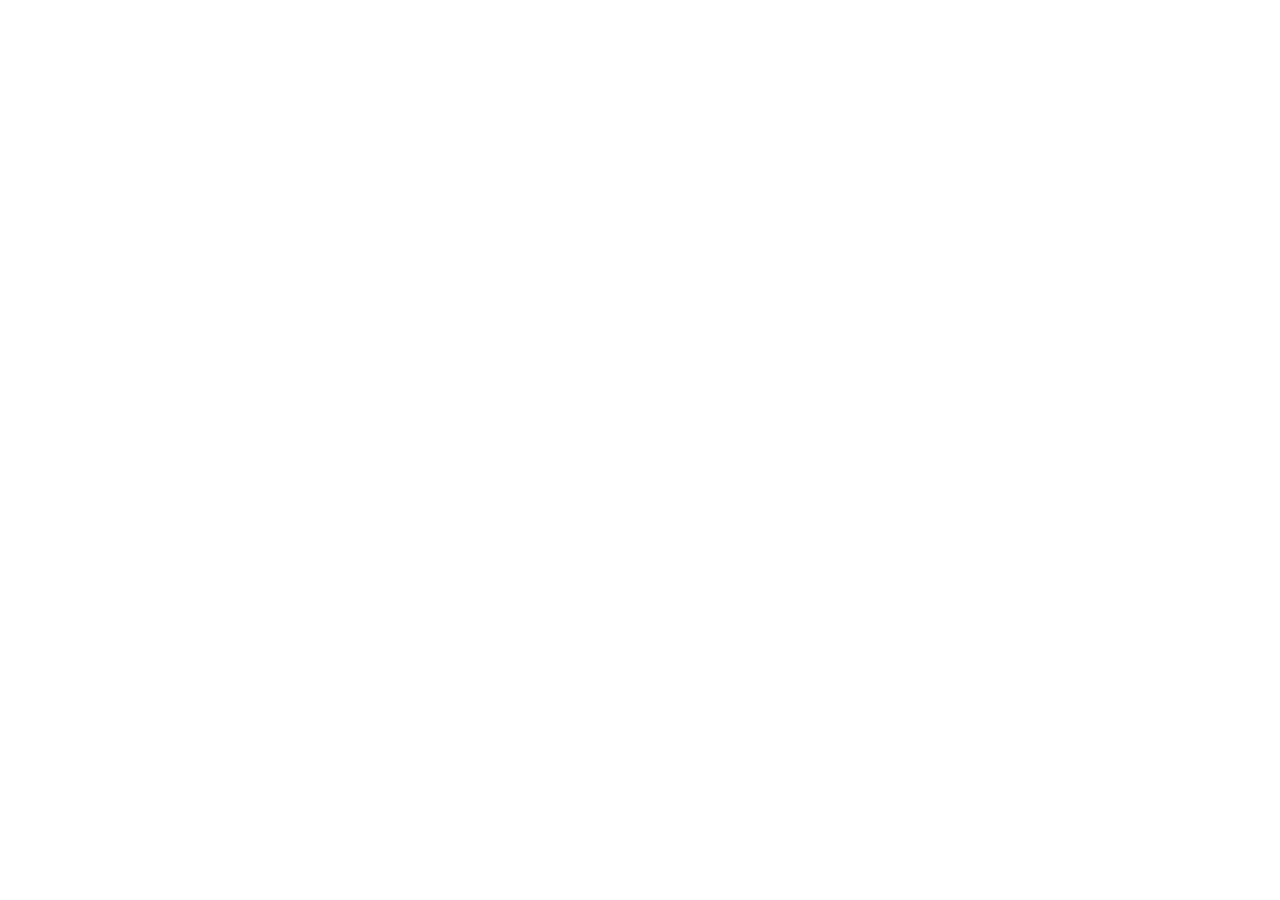
==== index.html @ 9917c962 "Initial commit" ====
<!doctype html>
<head>
  <title>Experiment</title>
  <meta charset="utf-8"/>
  <meta http-equiv="X-UA-Compatible" content="IE=edge,chrome=1"/>
  <meta name="apple-mobile-web-app-capable" content="yes" />
  <meta name="apple-mobile-web-app-status-bar-style" content="black" />
  <meta name="viewport" content = "width = device-width, height = device-height, user-scalable = no" />
  <!-- <link rel="apple-touch-icon" href="images/icon.png"/> -->

  <!-- <script src="//ajax.googleapis.com/ajax/libs/jquery/1.8.2/jquery.min.js"></script> -->
  <script type="text/javascript" src="scripts/main.js"></script>
  <link rel="stylesheet" href="styles/main.css" type="text/css" media="screen"/>
</head>
<body>
  <canvas id='canvas'>LOL. Your browser doesn't support canvas element.</canvas>
</body>
</html>
---- styles/main.css ----
*{
  margin: 0;
  padding: 0;
}
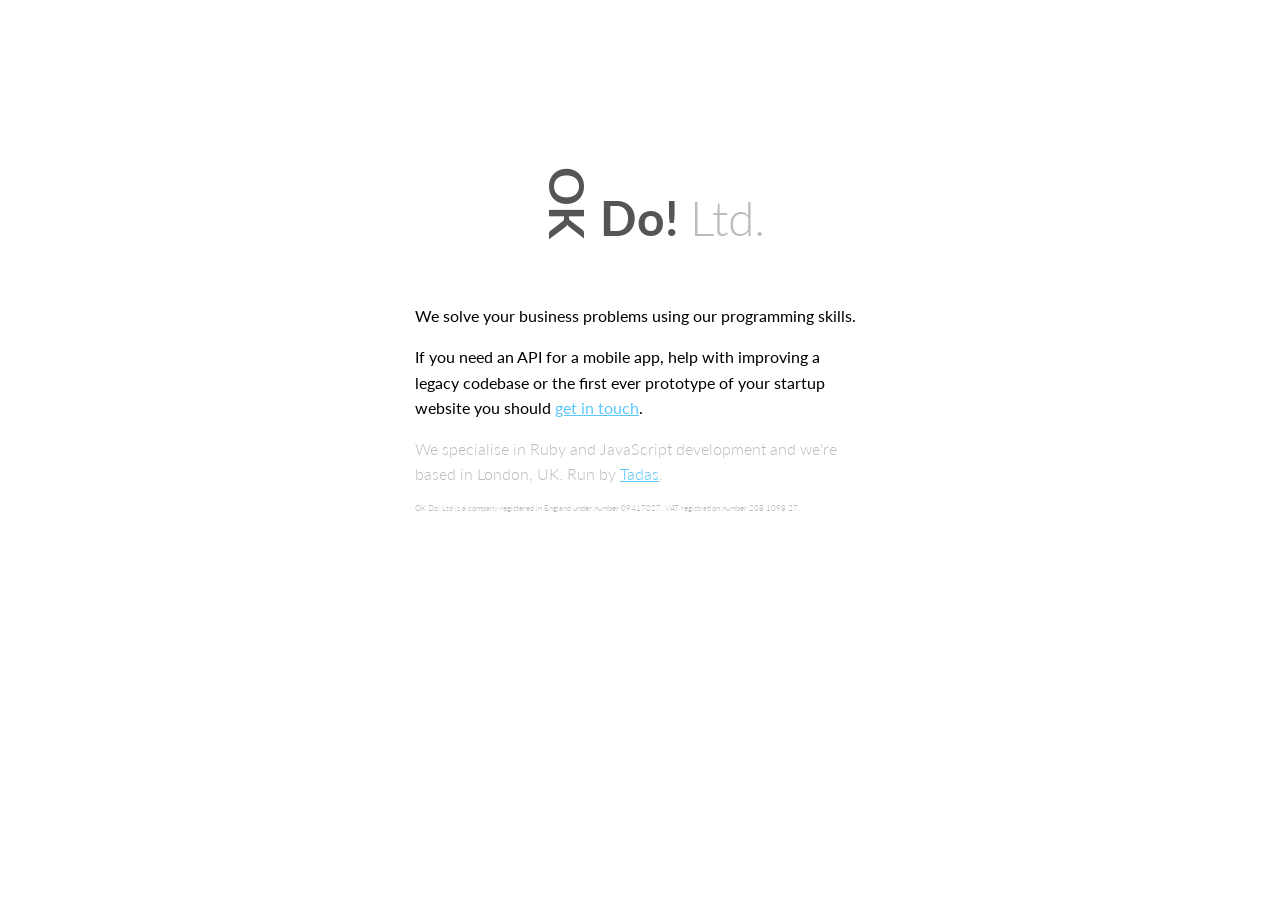
==== commit 02e955a0: "OK Do! init" ====
--- a/index.html
+++ b/index.html
@@ -1,18 +1,34 @@
 <!doctype html>
 <head>
-  <title>Experiment</title>
+  <title>OK Do Ltd! - Ruby development in London, UK</title>
   <meta charset="utf-8"/>
   <meta http-equiv="X-UA-Compatible" content="IE=edge,chrome=1"/>
   <meta name="apple-mobile-web-app-capable" content="yes" />
   <meta name="apple-mobile-web-app-status-bar-style" content="black" />
   <meta name="viewport" content = "width = device-width, height = device-height, user-scalable = no" />
-  <!-- <link rel="apple-touch-icon" href="images/icon.png"/> -->
-
-  <!-- <script src="//ajax.googleapis.com/ajax/libs/jquery/1.8.2/jquery.min.js"></script> -->
-  <script type="text/javascript" src="scripts/main.js"></script>
+  <link href='http://fonts.googleapis.com/css?family=Lato&subset=latin,latin-ext' rel='stylesheet' type='text/css'>
   <link rel="stylesheet" href="styles/main.css" type="text/css" media="screen"/>
 </head>
 <body>
-  <canvas id='canvas'>LOL. Your browser doesn't support canvas element.</canvas>
+  <h1>
+    <span class="ok">OK</span> Do! <span class="dim">Ltd.</span>
+  </h1>
+  <p>We solve your business problems using our programming skills.</p>
+
+  <p>
+    If you need an API for a mobile app, help with improving
+    a legacy codebase or the first ever prototype of your startup website
+    you should
+    <a href="mailto:tadastamo@gmail.com">get in touch</a>.
+  </p>
+
+  <p class="dim">
+    We specialise in Ruby and JavaScript development and we're based in London, UK. Run by
+    <a href="http://codeme.lt?utm_source=okdoltd">Tadas</a>.
+  </p>
+
+  <p class="tiny dim">
+    OK Do! Ltd is a company registered in England under number 09417027. VAT registration number 208 1098 27.
+  </p>
 </body>
-</html>+</html>
--- a/styles/main.css
+++ b/styles/main.css
@@ -1,4 +1,43 @@
 *{
   margin: 0;
   padding: 0;
-}+  font-family: Lato, sans-serif;
+  line-height: 1.57;
+}
+h1 {
+  margin-top: 10%;
+  margin-top: 20vh;
+  color: #555;
+  text-align: center;
+  font-size: 3em;
+  margin-bottom: 1em;
+}
+p {
+  max-width: 450px;
+  padding-left: 1.75em;
+  padding-right: 1.75em;
+  margin: auto;
+  margin-bottom: 1em;
+}
+
+.dim {
+  color: #BBB;
+  font-weight: 300;
+}
+
+.tiny {
+  font-size: 0.5em;
+}
+
+h1 .ok {
+  display: inline-block;
+  transform: rotate(0.25turn) translateY(-15px) translateX(-15px);
+  transition: transform .2s ease-in-out;
+}
+h1:hover .ok {
+  transform: rotate(0) translateY(0) translateX(0);
+}
+
+a {
+  color: #5AC8FB;
+}
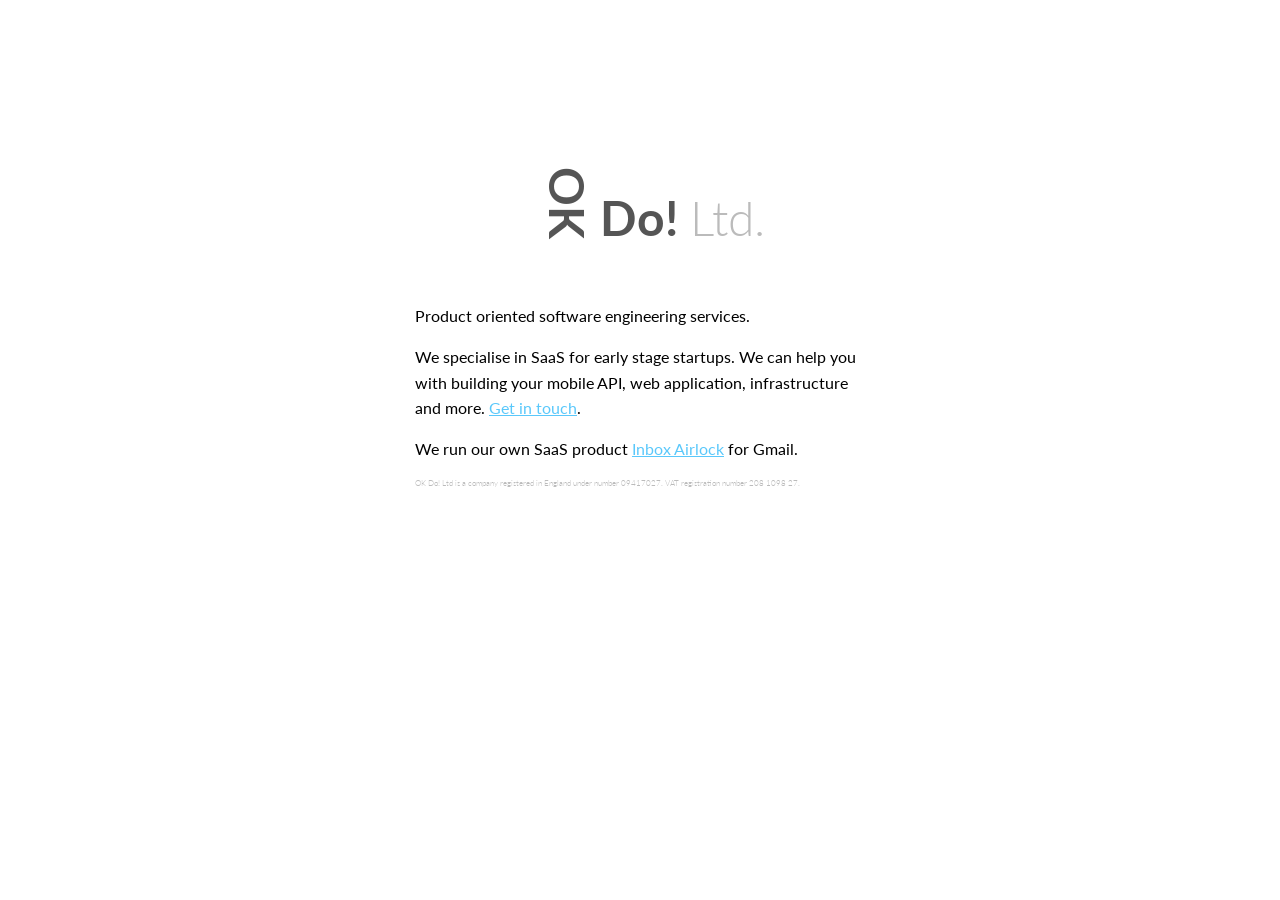
==== commit 4d0d216b: "Updates for 2023" ====
--- a/index.html
+++ b/index.html
@@ -1,6 +1,6 @@
 <!doctype html>
 <head>
-  <title>OK Do Ltd! - Ruby development in London, UK</title>
+  <title>OK Do Ltd! - Web development in London, UK</title>
   <meta charset="utf-8"/>
   <meta http-equiv="X-UA-Compatible" content="IE=edge,chrome=1"/>
   <meta name="apple-mobile-web-app-capable" content="yes" />
@@ -13,18 +13,15 @@
   <h1>
     <span class="ok">OK</span> Do! <span class="dim">Ltd.</span>
   </h1>
-  <p>We solve your business problems using our programming skills.</p>
+  <p>Product oriented software engineering services.</p>
 
   <p>
-    If you need an API for a mobile app, help with improving
-    a legacy codebase or the first ever prototype of your startup website
-    you should
-    <a href="mailto:tadastamo@gmail.com">get in touch</a>.
+    We specialise in SaaS for early stage startups. We can help you with building your mobile API, web application, infrastructure and more.
+    <a href="mailto:okdoltd@gmail.com">Get in touch</a>.
   </p>
 
-  <p class="dim">
-    We specialise in Ruby and JavaScript development and we're based in London, UK. Run by
-    <a href="http://codeme.lt?utm_source=okdoltd">Tadas</a>.
+  <p>
+    We run our own SaaS product <a href="www.inboxairlock.com">Inbox Airlock</a> for Gmail.
   </p>
 
   <p class="tiny dim">
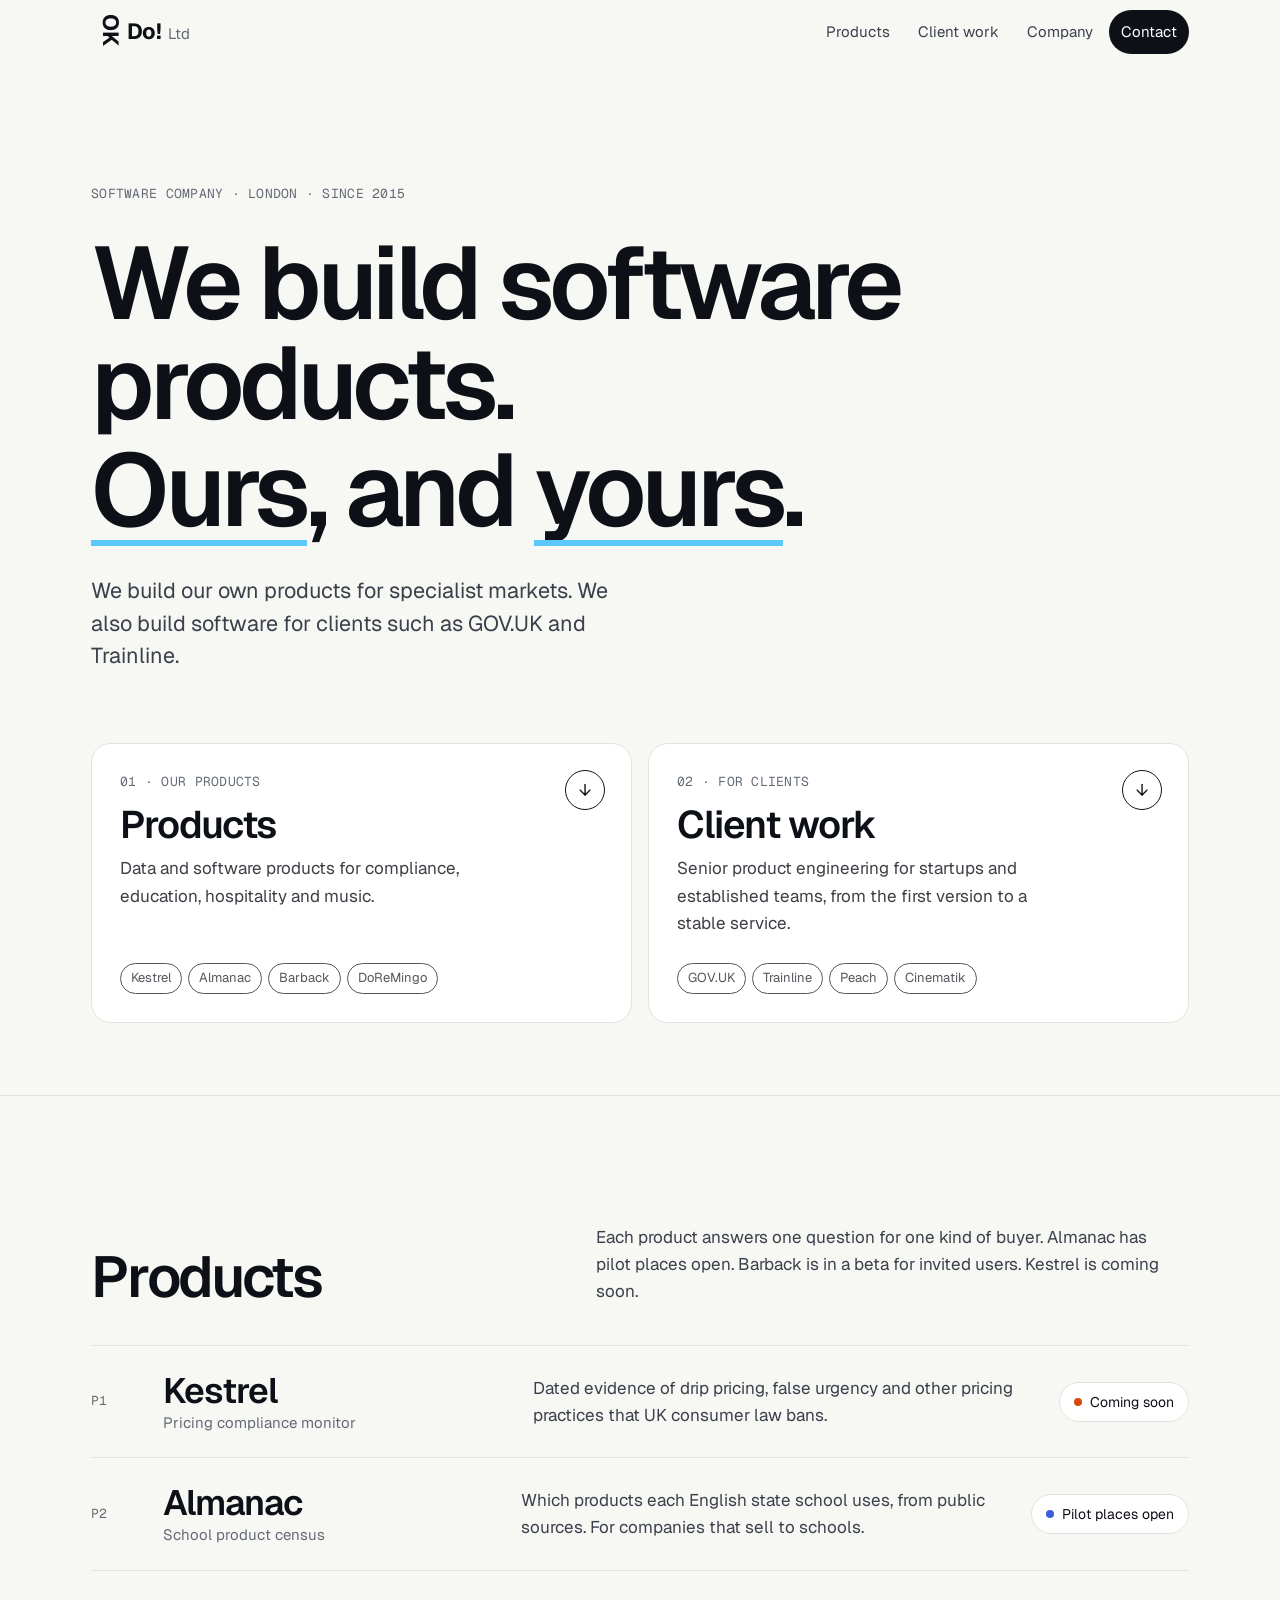
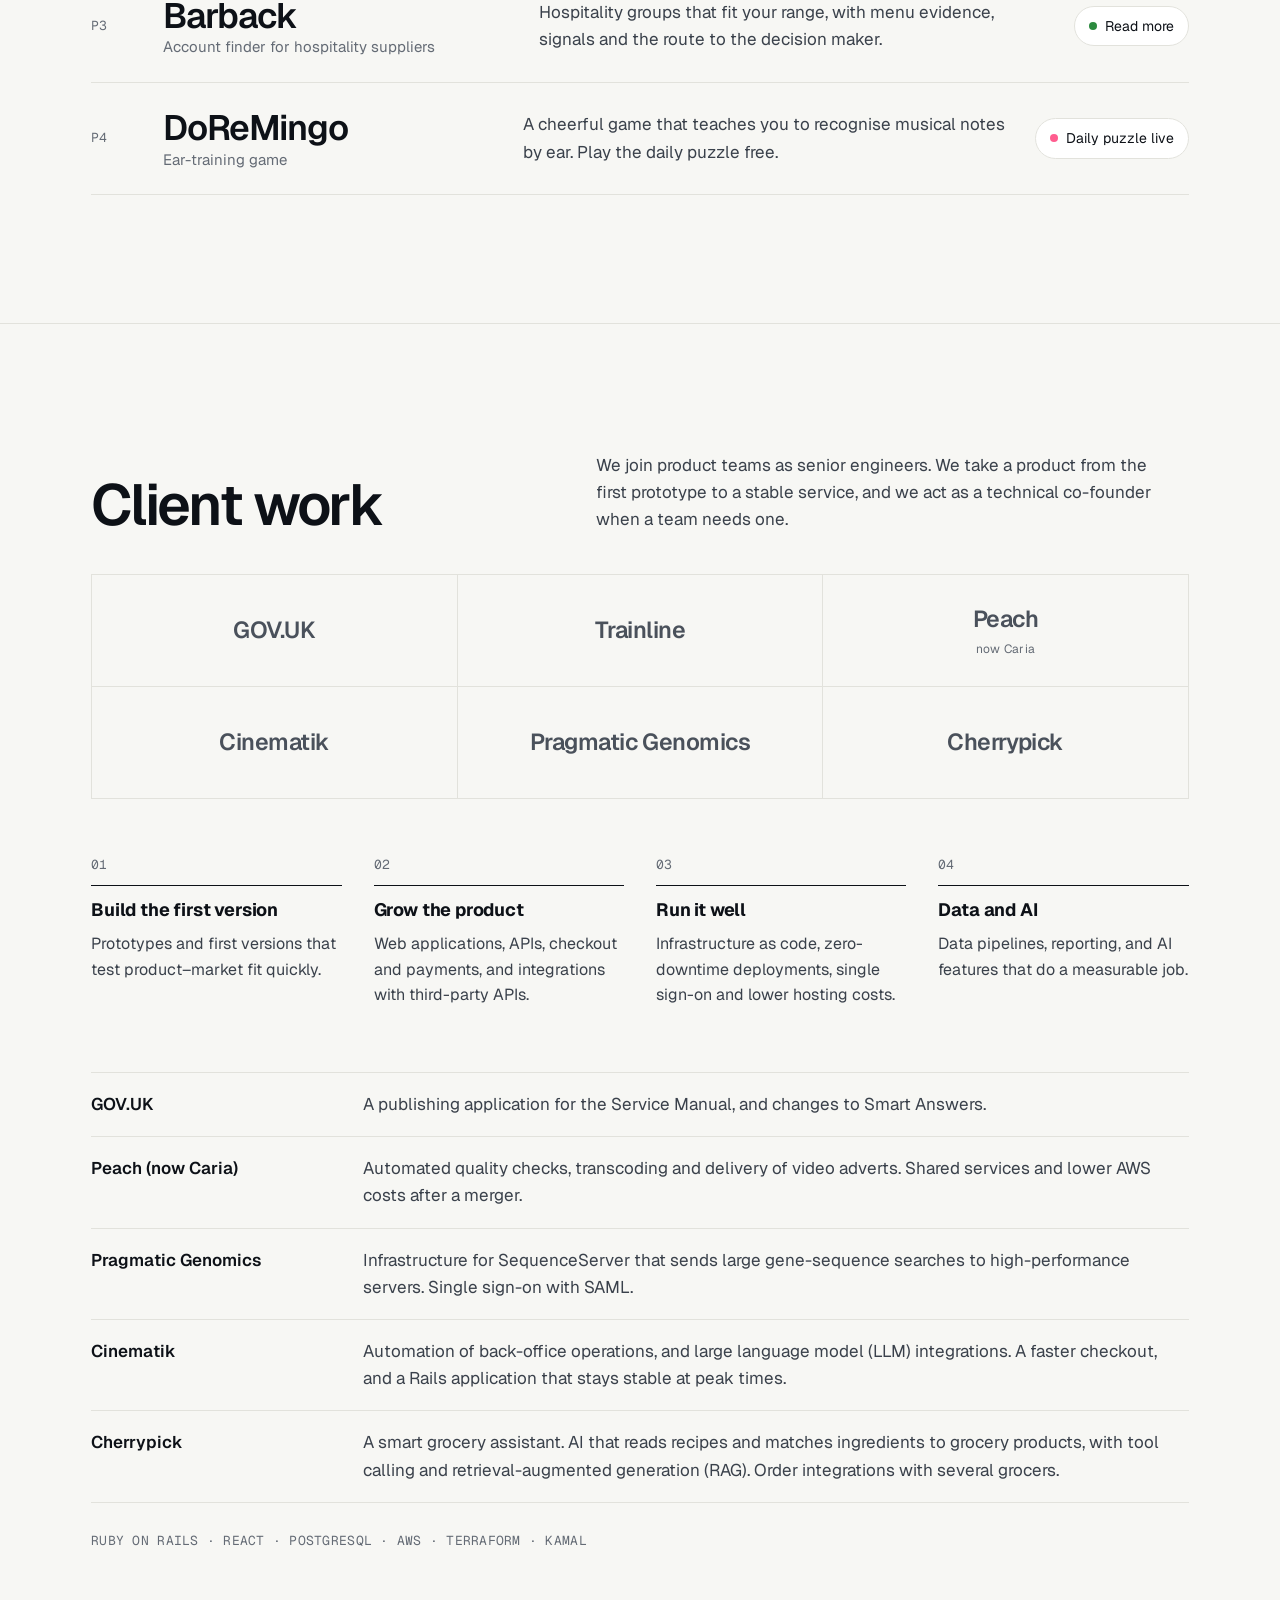
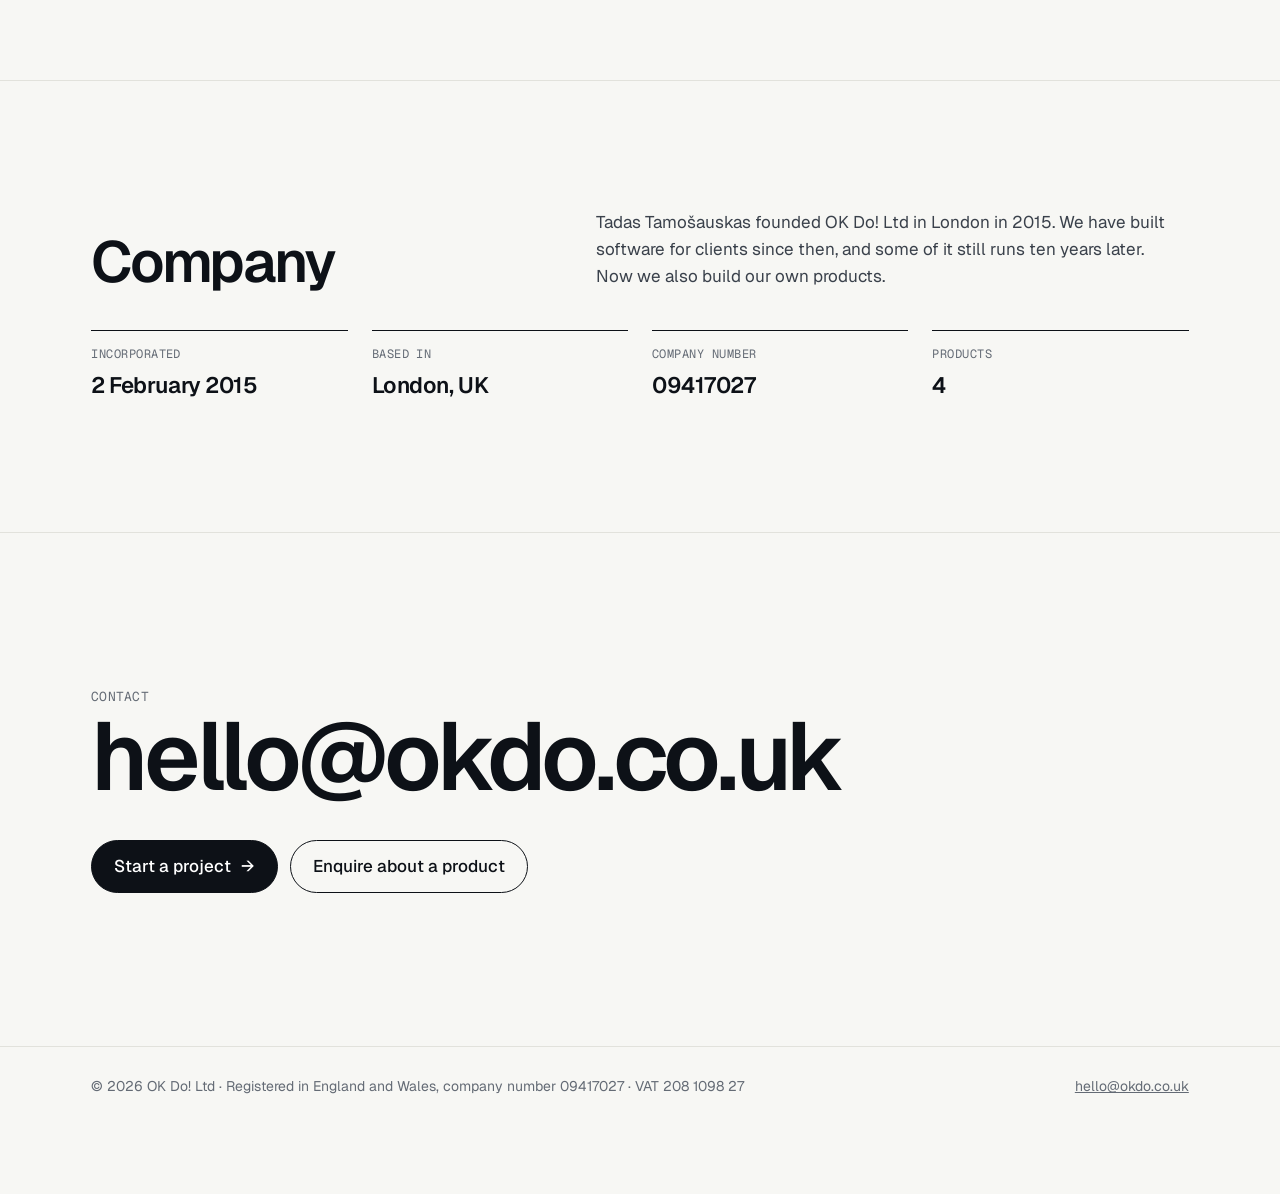
==== commit 24b6e797: "Launch the new website with products" ====
--- a/index.html
+++ b/index.html
@@ -1,31 +1,359 @@
 <!doctype html>
+<html lang="en">
 <head>
-  <title>OK Do Ltd! - Web development in London, UK</title>
-  <meta charset="utf-8"/>
-  <meta http-equiv="X-UA-Compatible" content="IE=edge,chrome=1"/>
-  <meta name="apple-mobile-web-app-capable" content="yes" />
-  <meta name="apple-mobile-web-app-status-bar-style" content="black" />
-  <meta name="viewport" content = "width = device-width, height = device-height, user-scalable = no" />
-  <link href='http://fonts.googleapis.com/css?family=Lato&subset=latin,latin-ext' rel='stylesheet' type='text/css'>
-  <link rel="stylesheet" href="styles/main.css" type="text/css" media="screen"/>
+<meta charset="utf-8">
+<meta name="viewport" content="width=device-width, initial-scale=1, viewport-fit=cover">
+<title>OK Do! Ltd — software products and product engineering, London</title>
+<meta name="description" content="OK Do! Ltd is a London software company, founded in 2015. We build our own products, and we build software for clients such as GOV.UK and Trainline.">
+<meta property="og:type" content="website">
+<meta property="og:title" content="OK Do! Ltd — we build software products. Ours, and yours.">
+<meta property="og:description" content="A London software company since 2015. Products for specialist markets, and senior product engineering for clients.">
+<meta property="og:url" content="https://www.okdo.co.uk/">
+<link rel="canonical" href="https://www.okdo.co.uk/">
+<link rel="icon" href="data:image/svg+xml,%3Csvg xmlns='http://www.w3.org/2000/svg' viewBox='0 0 64 64'%3E%3Crect width='64' height='64' rx='14' fill='%230d1117'/%3E%3Ccircle cx='24' cy='32' r='11' fill='none' stroke='%235ac8fb' stroke-width='6'/%3E%3Cpath d='M42 19v26M42 33l11-14M44 31l10 14' stroke='%23fff' stroke-width='6' stroke-linecap='round' fill='none'/%3E%3C/svg%3E">
+<link rel="preconnect" href="https://fonts.googleapis.com">
+<link rel="preconnect" href="https://fonts.gstatic.com" crossorigin>
+<link href="https://fonts.googleapis.com/css2?family=Geist:wght@300..700&family=Geist+Mono:wght@400;500&display=swap" rel="stylesheet">
+<style>
+:root {
+  --bg: #f7f7f4;
+  --paper: #ffffff;
+  --ink: #0d1117;
+  --ink-2: #3a414b;
+  --mute: #646b75;
+  --line: #e2e2dc;
+  --blue: #5ac8fb;
+  --link: #0b6ea8;
+  --gutter: max(16px, 4vw);
+  --sans: "Geist", ui-sans-serif, system-ui, -apple-system, "Segoe UI", sans-serif;
+  --mono: "Geist Mono", ui-monospace, SFMono-Regular, Menlo, monospace;
+  --ease: cubic-bezier(.2, .7, .2, 1);
+}
+* { box-sizing: border-box; margin: 0; padding: 0; }
+html { -webkit-text-size-adjust: 100%; scroll-behavior: smooth; }
+body { background: var(--bg); color: var(--ink); font: 400 17px/1.6 var(--sans); overflow-x: hidden; }
+a { color: inherit; }
+img, svg { display: block; }
+.wrap { max-width: 1200px; margin: 0 auto; padding: 0 var(--gutter); }
+.mono { font-family: var(--mono); font-size: 13px; letter-spacing: .02em; color: var(--mute); text-transform: uppercase; }
+:focus-visible { outline: 2px solid var(--link); outline-offset: 3px; border-radius: 4px; }
+
+/* header */
+.top { position: sticky; top: 0; z-index: 10; transition: background .3s, box-shadow .3s; }
+.top.scrolled { background: rgba(247, 247, 244, .82); backdrop-filter: saturate(1.4) blur(12px); -webkit-backdrop-filter: saturate(1.4) blur(12px); box-shadow: 0 1px 0 var(--line); }
+.top .wrap { display: flex; align-items: center; justify-content: space-between; height: 64px; }
+.logo { font-weight: 700; font-size: 22px; letter-spacing: -.02em; text-decoration: none; display: inline-flex; align-items: baseline; gap: .28em; }
+.logo .ok { display: inline-block; color: var(--ink); transform: rotate(.25turn) translate(-2px, -4px); transition: transform .45s var(--ease); }
+.logo:hover .ok, .logo:focus-visible .ok { transform: rotate(0); }
+.logo .ltd { color: var(--mute); font-weight: 400; font-size: 15px; }
+nav { display: flex; gap: 4px; }
+nav a { text-decoration: none; font-size: 15px; color: var(--ink-2); padding: 10px 12px; border-radius: 999px; transition: background .2s; }
+nav a:hover { background: rgba(13, 17, 23, .06); }
+nav a.cta { background: var(--ink); color: #fff; }
+nav a.cta:hover { background: #262d38; }
+@media (max-width: 640px) { nav a:not(.cta) { display: none; } }
+
+/* hero */
+.hero { padding-top: clamp(48px, 10vw, 120px); padding-bottom: clamp(40px, 6vw, 72px); }
+.hero .mono { margin-bottom: 28px; }
+h1 { font-size: clamp(2.6rem, 8.2vw, 6.4rem); line-height: .98; letter-spacing: -.045em; font-weight: 600; }
+h1 .line { display: block; overflow: hidden; padding-bottom: .06em; }
+h1 .line > span { display: inline-block; transform: translateY(105%); animation: rise .9s var(--ease) forwards; }
+h1 .line:nth-child(2) > span { animation-delay: .12s; }
+h1 em { font-style: normal; position: relative; white-space: nowrap; }
+h1 em::after { content: ""; position: absolute; left: 0; right: 0; bottom: .06em; height: .09em; background: var(--blue); transform: scaleX(0); transform-origin: left; animation: draw .7s var(--ease) forwards; }
+h1 em:first-of-type::after { animation-delay: .8s; }
+h1 em:last-of-type::after { animation-delay: 1s; }
+@keyframes rise { to { transform: none; } }
+@keyframes draw { to { transform: scaleX(1); } }
+.lede { max-width: 40ch; font-size: clamp(1.1rem, 2vw, 1.35rem); line-height: 1.5; color: var(--ink-2); margin-top: 28px; opacity: 0; animation: fade .8s .35s var(--ease) forwards; }
+@keyframes fade { from { opacity: 0; transform: translateY(8px); } to { opacity: 1; transform: none; } }
+
+.doors { display: grid; grid-template-columns: 1fr 1fr; gap: 16px; margin-top: clamp(40px, 6vw, 72px); }
+@media (max-width: 760px) { .doors { grid-template-columns: 1fr; } }
+.door { position: relative; isolation: isolate; overflow: hidden; display: flex; flex-direction: column; gap: 10px; min-height: 220px; padding: 28px; border: 1px solid var(--line); border-radius: 20px; background: var(--paper); text-decoration: none; opacity: 0; animation: fade .8s var(--ease) forwards; transition: color .45s var(--ease), border-color .45s; }
+.door:nth-child(1) { animation-delay: .5s; }
+.door:nth-child(2) { animation-delay: .6s; }
+.door::before { content: ""; position: absolute; inset: 0; z-index: -1; background: var(--ink); clip-path: circle(0 at var(--x, 90%) var(--y, 90%)); transition: clip-path .6s var(--ease); }
+.door:hover, .door:focus-visible { color: #fff; border-color: var(--ink); }
+.door:hover::before, .door:focus-visible::before { clip-path: circle(150% at var(--x, 90%) var(--y, 90%)); }
+.door .mono { margin: 0; transition: color .45s; }
+.door:hover .mono, .door:focus-visible .mono { color: #9aa3ad; }
+.door h2 { font-size: clamp(1.7rem, 3.2vw, 2.4rem); letter-spacing: -.03em; font-weight: 600; line-height: 1.1; }
+.door p { color: inherit; opacity: .8; max-width: 34ch; }
+.door .chips { margin-top: auto; display: flex; flex-wrap: wrap; gap: 6px; padding-top: 16px; }
+.door .chips span { font-size: 13px; padding: 4px 10px; border-radius: 999px; border: 1px solid currentColor; opacity: .7; }
+.door .arrow { position: absolute; top: 26px; right: 26px; width: 40px; height: 40px; border-radius: 50%; border: 1px solid currentColor; display: grid; place-items: center; transition: transform .45s var(--ease); }
+.door:hover .arrow { transform: translateY(4px); }
+
+/* sections */
+section.block { padding: clamp(64px, 10vw, 128px) 0; border-top: 1px solid var(--line); }
+.block-head { display: grid; grid-template-columns: 1fr 1.3fr; gap: 24px 48px; margin-bottom: 40px; align-items: end; }
+@media (max-width: 760px) { .block-head { grid-template-columns: 1fr; } }
+.block-head h2 { font-size: clamp(2rem, 5vw, 3.6rem); letter-spacing: -.04em; line-height: 1; font-weight: 600; }
+.block-head p { color: var(--ink-2); max-width: 52ch; }
+
+/* products */
+.plist { list-style: none; border-top: 1px solid var(--line); }
+.prow { display: grid; grid-template-columns: 1fr; gap: 12px 24px; align-items: center; padding: 26px 0; border-bottom: 1px solid var(--line); text-decoration: none; position: relative; }
+.prow .idx { font-family: var(--mono); font-size: 13px; color: var(--mute); }
+.prow .name { font-size: clamp(1.6rem, 3vw, 2.2rem); font-weight: 600; letter-spacing: -.03em; line-height: 1.1; transition: transform .45s var(--ease); }
+.prow .name small { display: block; font-size: 15px; font-weight: 400; letter-spacing: 0; color: var(--mute); margin-top: 4px; }
+.prow .what { color: var(--ink-2); max-width: 48ch; }
+.prow .status { display: inline-flex; align-items: center; gap: 8px; font-size: 14px; white-space: nowrap; padding: 8px 14px; border-radius: 999px; border: 1px solid var(--line); background: var(--paper); transition: background .3s, color .3s, border-color .3s; }
+.prow .status i { width: 8px; height: 8px; border-radius: 50%; background: var(--c); box-shadow: 0 0 0 0 var(--c); animation: ping 2.4s infinite; }
+@keyframes ping { 0% { box-shadow: 0 0 0 0 color-mix(in srgb, var(--c) 60%, transparent); } 70%, 100% { box-shadow: 0 0 0 8px transparent; } }
+.prow:hover .name, .prow:focus-visible .name { transform: translateX(8px); }
+.prow:hover .status, .prow:focus-visible .status { background: var(--ink); color: #fff; border-color: var(--ink); }
+.prow .peek { --pv-accent: var(--c); --pv-ink: var(--ink); --pv-mute: #8b919a; --pv-line: #e6e6e0; --pv-mono: var(--mono); background: var(--paper); border: 1px solid var(--line); border-radius: 14px; }
+/* touch and narrow screens: the preview sits in the row */
+.prow .idx { display: none; }
+.prow .peek { order: -1; width: 100%; aspect-ratio: 16 / 10; max-height: 240px; }
+.prow .status { justify-self: start; }
+@media (min-width: 640px) {
+  .prow { grid-template-columns: 220px minmax(0, 1fr); }
+  .prow .peek { grid-row: span 3; }
+}
+/* fine pointers on wide screens: the preview follows the cursor */
+@media (hover: hover) and (pointer: fine) and (min-width: 900px) {
+  .prow { grid-template-columns: 48px minmax(0, 1.1fr) minmax(0, 1.6fr) auto; gap: 8px 24px; }
+  .prow .idx { display: block; }
+  .prow .status { justify-self: auto; }
+  .prow .peek { order: 0; grid-row: auto; aspect-ratio: auto; max-height: none; position: fixed; left: 0; top: 0; width: 280px; height: 175px; pointer-events: none; z-index: 5; opacity: 0; transform: translate(var(--px, 0), var(--py, 0)) scale(.85) rotate(-3deg); transition: opacity .25s, transform .5s var(--ease); box-shadow: 0 24px 60px -20px rgba(13, 17, 23, .35); }
+  .prow:hover .peek { opacity: 1; transform: translate(var(--px, 0), var(--py, 0)) scale(1) rotate(-2deg); }
+}
+
+/* client work */
+.clients { list-style: none; display: grid; grid-template-columns: repeat(3, 1fr); border-top: 1px solid var(--line); border-left: 1px solid var(--line); margin-bottom: 56px; }
+@media (max-width: 640px) { .clients { grid-template-columns: repeat(2, 1fr); } }
+.clients li { display: grid; place-items: center; text-align: center; min-height: 112px; padding: 16px; border-right: 1px solid var(--line); border-bottom: 1px solid var(--line); font-weight: 600; font-size: clamp(1.05rem, 2.2vw, 1.45rem); letter-spacing: -.02em; color: #4a515b; transition: color .3s, background .3s; }
+.clients li small { display: block; font-weight: 400; font-size: 12px; letter-spacing: .02em; color: var(--mute); margin-top: 2px; }
+.clients li:hover { color: var(--ink); background: var(--paper); }
+.caps { display: grid; grid-template-columns: repeat(4, 1fr); gap: 32px; margin-bottom: 64px; }
+@media (max-width: 960px) { .caps { grid-template-columns: repeat(2, 1fr); } }
+@media (max-width: 520px) { .caps { grid-template-columns: 1fr; gap: 24px; } }
+.caps h3 { font-size: 18px; letter-spacing: -.01em; margin: 10px 0 6px; }
+.caps p { color: var(--ink-2); font-size: 16px; }
+.caps .n { font-family: var(--mono); font-size: 13px; color: var(--mute); display: block; padding-bottom: 10px; border-bottom: 1px solid var(--ink); }
+.cases { display: grid; grid-template-columns: 1fr; border-top: 1px solid var(--line); }
+.cases div { display: grid; grid-template-columns: 240px 1fr; gap: 4px 32px; padding: 18px 0; border-bottom: 1px solid var(--line); }
+@media (max-width: 640px) { .cases div { grid-template-columns: 1fr; } }
+.cases dt { font-weight: 600; }
+.cases dd { color: var(--ink-2); }
+.stack { margin-top: 28px; }
+
+/* company */
+.facts { display: grid; grid-template-columns: repeat(4, 1fr); gap: 24px; }
+@media (max-width: 760px) { .facts { grid-template-columns: repeat(2, 1fr); } }
+.facts div { padding-top: 14px; border-top: 1px solid var(--ink); }
+.facts dt { font-family: var(--mono); font-size: 12px; text-transform: uppercase; letter-spacing: .04em; color: var(--mute); }
+.facts dd { font-size: clamp(1.1rem, 2vw, 1.4rem); font-weight: 600; letter-spacing: -.02em; margin-top: 4px; }
+
+/* contact */
+.contact { padding: clamp(72px, 12vw, 160px) 0; border-top: 1px solid var(--line); }
+.contact .big { display: inline-block; font-size: clamp(2rem, 7.5vw, 6rem); font-weight: 600; letter-spacing: -.045em; line-height: 1; text-decoration: none; background: linear-gradient(var(--blue), var(--blue)) left 92% / 0 .09em no-repeat; transition: background-size .6s var(--ease); overflow-wrap: anywhere; }
+.contact .big:hover, .contact .big:focus-visible { background-size: 100% .09em; }
+.btns { display: flex; flex-wrap: wrap; gap: 12px; margin-top: 36px; }
+.btn { display: inline-flex; align-items: center; gap: 10px; min-height: 48px; padding: 12px 22px; border-radius: 999px; text-decoration: none; font-weight: 500; border: 1px solid var(--ink); transition: background .25s, color .25s, transform .25s var(--ease); }
+.btn:hover { transform: translateY(-2px); }
+.btn.solid { background: var(--ink); color: #fff; }
+.btn.ghost:hover { background: var(--ink); color: #fff; }
+
+footer { border-top: 1px solid var(--line); padding: 28px 0 96px; font-size: 14px; color: var(--mute); }
+footer .wrap { display: flex; flex-wrap: wrap; justify-content: space-between; gap: 12px; }
+
+/* scroll reveal */
+.rv { opacity: 0; transform: translateY(18px); transition: opacity .8s var(--ease), transform .8s var(--ease); transition-delay: var(--d, 0s); }
+.rv.in { opacity: 1; transform: none; }
+
+@media (prefers-reduced-motion: reduce) {
+  *, *::before, *::after { animation-duration: 0s !important; animation-delay: 0s !important; transition-duration: 0s !important; scroll-behavior: auto !important; }
+  .rv { opacity: 1; transform: none; }
+  .prow .status i { animation: none; }
+}
+@media (prefers-reduced-motion: no-preference) { @view-transition { navigation: auto; } }
+</style>
 </head>
 <body>
-  <h1>
-    <span class="ok">OK</span> Do! <span class="dim">Ltd.</span>
-  </h1>
-  <p>Product oriented software engineering services.</p>
-
-  <p>
-    We specialise in SaaS for early stage startups. We can help you with building your mobile API, web application, infrastructure and more.
-    <a href="mailto:okdoltd@gmail.com">Get in touch</a>.
-  </p>
-
-  <p>
-    We run our own SaaS product <a href="www.inboxairlock.com">Inbox Airlock</a> for Gmail.
-  </p>
-
-  <p class="tiny dim">
-    OK Do! Ltd is a company registered in England under number 09417027. VAT registration number 208 1098 27.
-  </p>
+<header class="top" id="top">
+  <div class="wrap">
+    <a class="logo" href="#" aria-label="OK Do! Ltd, home"><span><span class="ok">OK</span> Do!</span><span class="ltd">Ltd</span></a>
+    <nav aria-label="Main">
+      <a href="#products">Products</a>
+      <a href="#work">Client work</a>
+      <a href="#company">Company</a>
+      <a class="cta" href="#contact">Contact</a>
+    </nav>
+  </div>
+</header>
+
+<main>
+  <section class="hero wrap">
+    <p class="mono">Software company · London · Since 2015</p>
+    <h1><span class="line"><span>We build software products.</span></span><span class="line"><span><em>Ours</em>, and <em>yours</em>.</span></span></h1>
+    <p class="lede">We build our own products for specialist markets. We also build software for clients such as GOV.UK and Trainline.</p>
+    <div class="doors">
+      <a class="door" href="#products">
+        <span class="mono">01 · Our products</span>
+        <h2>Products</h2>
+        <p>Data and software products for compliance, education, hospitality and music.</p>
+        <span class="chips"><span>Kestrel</span><span>Almanac</span><span>Barback</span><span>DoReMingo</span></span>
+        <span class="arrow" aria-hidden="true">↓</span>
+      </a>
+      <a class="door" href="#work">
+        <span class="mono">02 · For clients</span>
+        <h2>Client work</h2>
+        <p>Senior product engineering for startups and established teams, from the first version to a stable service.</p>
+        <span class="chips"><span>GOV.UK</span><span>Trainline</span><span>Peach</span><span>Cinematik</span></span>
+        <span class="arrow" aria-hidden="true">↓</span>
+      </a>
+    </div>
+  </section>
+
+  <section class="block" id="products">
+    <div class="wrap">
+      <div class="block-head rv">
+        <h2>Products</h2>
+        <p>Each product answers one question for one kind of buyer. Almanac has pilot places open. Barback is in a beta for invited users. Kestrel is coming soon.</p>
+      </div>
+      <ol class="plist">
+        <li class="rv"><a class="prow" href="kestrel/" style="--c:#d9480f">
+          <span class="idx">P1</span>
+          <span class="name">Kestrel<small>Pricing compliance monitor</small></span>
+          <span class="what">Dated evidence of drip pricing, false urgency and other pricing practices that UK consumer law bans.</span>
+          <span class="status"><i></i>Coming soon</span>
+          <span class="peek" data-preview="kestrel"></span>
+        </a></li>
+        <li class="rv"><a class="prow" href="almanac/" style="--c:#3b5bdb">
+          <span class="idx">P2</span>
+          <span class="name">Almanac<small>School product census</small></span>
+          <span class="what">Which products each English state school uses, from public sources. For companies that sell to schools.</span>
+          <span class="status"><i></i>Pilot places open</span>
+          <span class="peek" data-preview="almanac"></span>
+        </a></li>
+        <li class="rv"><a class="prow" href="barback/" style="--c:#2b8a3e">
+          <span class="idx">P3</span>
+          <span class="name">Barback<small>Account finder for hospitality suppliers</small></span>
+          <span class="what">Hospitality groups that fit your range, with menu evidence, signals and the route to the decision maker.</span>
+          <span class="status"><i></i>Read more</span>
+          <span class="peek" data-preview="barback"></span>
+        </a></li>
+        <li class="rv"><a class="prow" href="doremingo/" style="--c:#ff5d8f">
+          <span class="idx">P4</span>
+          <span class="name">DoReMingo<small>Ear-training game</small></span>
+          <span class="what">A cheerful game that teaches you to recognise musical notes by ear. Play the daily puzzle free.</span>
+          <span class="status"><i></i>Daily puzzle live</span>
+          <span class="peek" data-preview="doremingo" data-src="doremingo/flamingo.svg"></span>
+        </a></li>
+      </ol>
+    </div>
+  </section>
+
+  <section class="block" id="work">
+    <div class="wrap">
+      <div class="block-head rv">
+        <h2>Client work</h2>
+        <p>We join product teams as senior engineers. We take a product from the first prototype to a stable service, and we act as a technical co-founder when a team needs one.</p>
+      </div>
+      <ul class="clients" aria-label="Selected clients">
+        <li class="rv">GOV.UK</li>
+        <li class="rv" style="--d:.05s">Trainline</li>
+        <li class="rv" style="--d:.1s"><span>Peach<small>now Caria</small></span></li>
+        <li class="rv" style="--d:.15s">Cinematik</li>
+        <li class="rv" style="--d:.2s">Pragmatic Genomics</li>
+        <li class="rv" style="--d:.25s">Cherrypick</li>
+      </ul>
+      <div class="caps">
+        <div class="rv"><span class="n">01</span><h3>Build the first version</h3><p>Prototypes and first versions that test product–market fit quickly.</p></div>
+        <div class="rv" style="--d:.06s"><span class="n">02</span><h3>Grow the product</h3><p>Web applications, APIs, checkout and payments, and integrations with third-party APIs.</p></div>
+        <div class="rv" style="--d:.12s"><span class="n">03</span><h3>Run it well</h3><p>Infrastructure as code, zero-downtime deployments, single sign-on and lower hosting costs.</p></div>
+        <div class="rv" style="--d:.18s"><span class="n">04</span><h3>Data and AI</h3><p>Data pipelines, reporting, and AI features that do a measurable job.</p></div>
+      </div>
+      <dl class="cases">
+        <div class="rv"><dt>GOV.UK</dt><dd>A publishing application for the Service Manual, and changes to Smart Answers.</dd></div>
+        <div class="rv"><dt>Peach (now Caria)</dt><dd>Automated quality checks, transcoding and delivery of video adverts. Shared services and lower AWS costs after a merger.</dd></div>
+        <div class="rv"><dt>Pragmatic Genomics</dt><dd>Infrastructure for SequenceServer that sends large gene-sequence searches to high-performance servers. Single sign-on with SAML.</dd></div>
+        <div class="rv"><dt>Cinematik</dt><dd>Automation of back-office operations, and large language model (LLM) integrations. A faster checkout, and a Rails application that stays stable at peak times.</dd></div>
+        <div class="rv"><dt>Cherrypick</dt><dd>A smart grocery assistant. AI that reads recipes and matches ingredients to grocery products, with tool calling and retrieval-augmented generation (RAG). Order integrations with several grocers.</dd></div>
+      </dl>
+      <p class="mono stack rv">Ruby on Rails · React · PostgreSQL · AWS · Terraform · Kamal</p>
+    </div>
+  </section>
+
+  <section class="block" id="company">
+    <div class="wrap">
+      <div class="block-head rv">
+        <h2>Company</h2>
+        <p>Tadas Tamošauskas founded OK Do! Ltd in London in 2015. We have built software for clients since then, and some of it still runs ten years later. Now we also build our own products.</p>
+      </div>
+      <dl class="facts">
+        <div class="rv"><dt>Incorporated</dt><dd>2 February 2015</dd></div>
+        <div class="rv" style="--d:.06s"><dt>Based in</dt><dd>London, UK</dd></div>
+        <div class="rv" style="--d:.12s"><dt>Company number</dt><dd>09417027</dd></div>
+        <div class="rv" style="--d:.18s"><dt>Products</dt><dd>4</dd></div>
+      </dl>
+    </div>
+  </section>
+
+  <section class="contact" id="contact">
+    <div class="wrap">
+      <p class="mono rv">Contact</p>
+      <a class="big rv" href="mailto:hello@okdo.co.uk?subject=Hello">hello@okdo.co.uk</a>
+      <div class="btns rv">
+        <a class="btn solid" href="mailto:hello@okdo.co.uk?subject=Project%20enquiry">Start a project <span aria-hidden="true">→</span></a>
+        <a class="btn ghost" href="#products">Enquire about a product</a>
+      </div>
+    </div>
+  </section>
+</main>
+
+<footer>
+  <div class="wrap">
+    <span>© 2026 OK Do! Ltd · Registered in England and Wales, company number 09417027 · VAT 208 1098 27</span>
+    <a href="mailto:hello@okdo.co.uk">hello@okdo.co.uk</a>
+  </div>
+</footer>
+
+<script src="assets/school-dots.js"></script>
+<script src="assets/previews.js"></script>
+<script>
+(function () {
+  var top = document.getElementById('top');
+  function onScroll() { top.classList.toggle('scrolled', window.scrollY > 8); }
+  window.addEventListener('scroll', onScroll, { passive: true });
+  onScroll();
+
+  // the door fill grows from the pointer position
+  document.querySelectorAll('.door').forEach(function (d) {
+    d.addEventListener('pointermove', function (e) {
+      var r = d.getBoundingClientRect();
+      d.style.setProperty('--x', (e.clientX - r.left) + 'px');
+      d.style.setProperty('--y', (e.clientY - r.top) + 'px');
+    });
+  });
+
+  // the product preview follows the cursor (fine pointers only, see CSS)
+  var fine = window.matchMedia('(hover: hover) and (pointer: fine) and (min-width: 900px)');
+  document.querySelectorAll('.prow').forEach(function (row) {
+    var peek = row.querySelector('.peek');
+    row.addEventListener('pointermove', function (e) {
+      if (!fine.matches) return;
+      peek.style.setProperty('--px', (e.clientX + 24) + 'px');
+      peek.style.setProperty('--py', (e.clientY - 200) + 'px');
+    });
+  });
+
+  if ('IntersectionObserver' in window) {
+    var io = new IntersectionObserver(function (es) {
+      es.forEach(function (e) { if (e.isIntersecting) { e.target.classList.add('in'); io.unobserve(e.target); } });
+    }, { rootMargin: '0px 0px -8% 0px' });
+    document.querySelectorAll('.rv').forEach(function (el) { io.observe(el); });
+  } else {
+    document.querySelectorAll('.rv').forEach(function (el) { el.classList.add('in'); });
+  }
+
+  OKPreviews.mountAll();
+})();
+</script>
 </body>
 </html>
